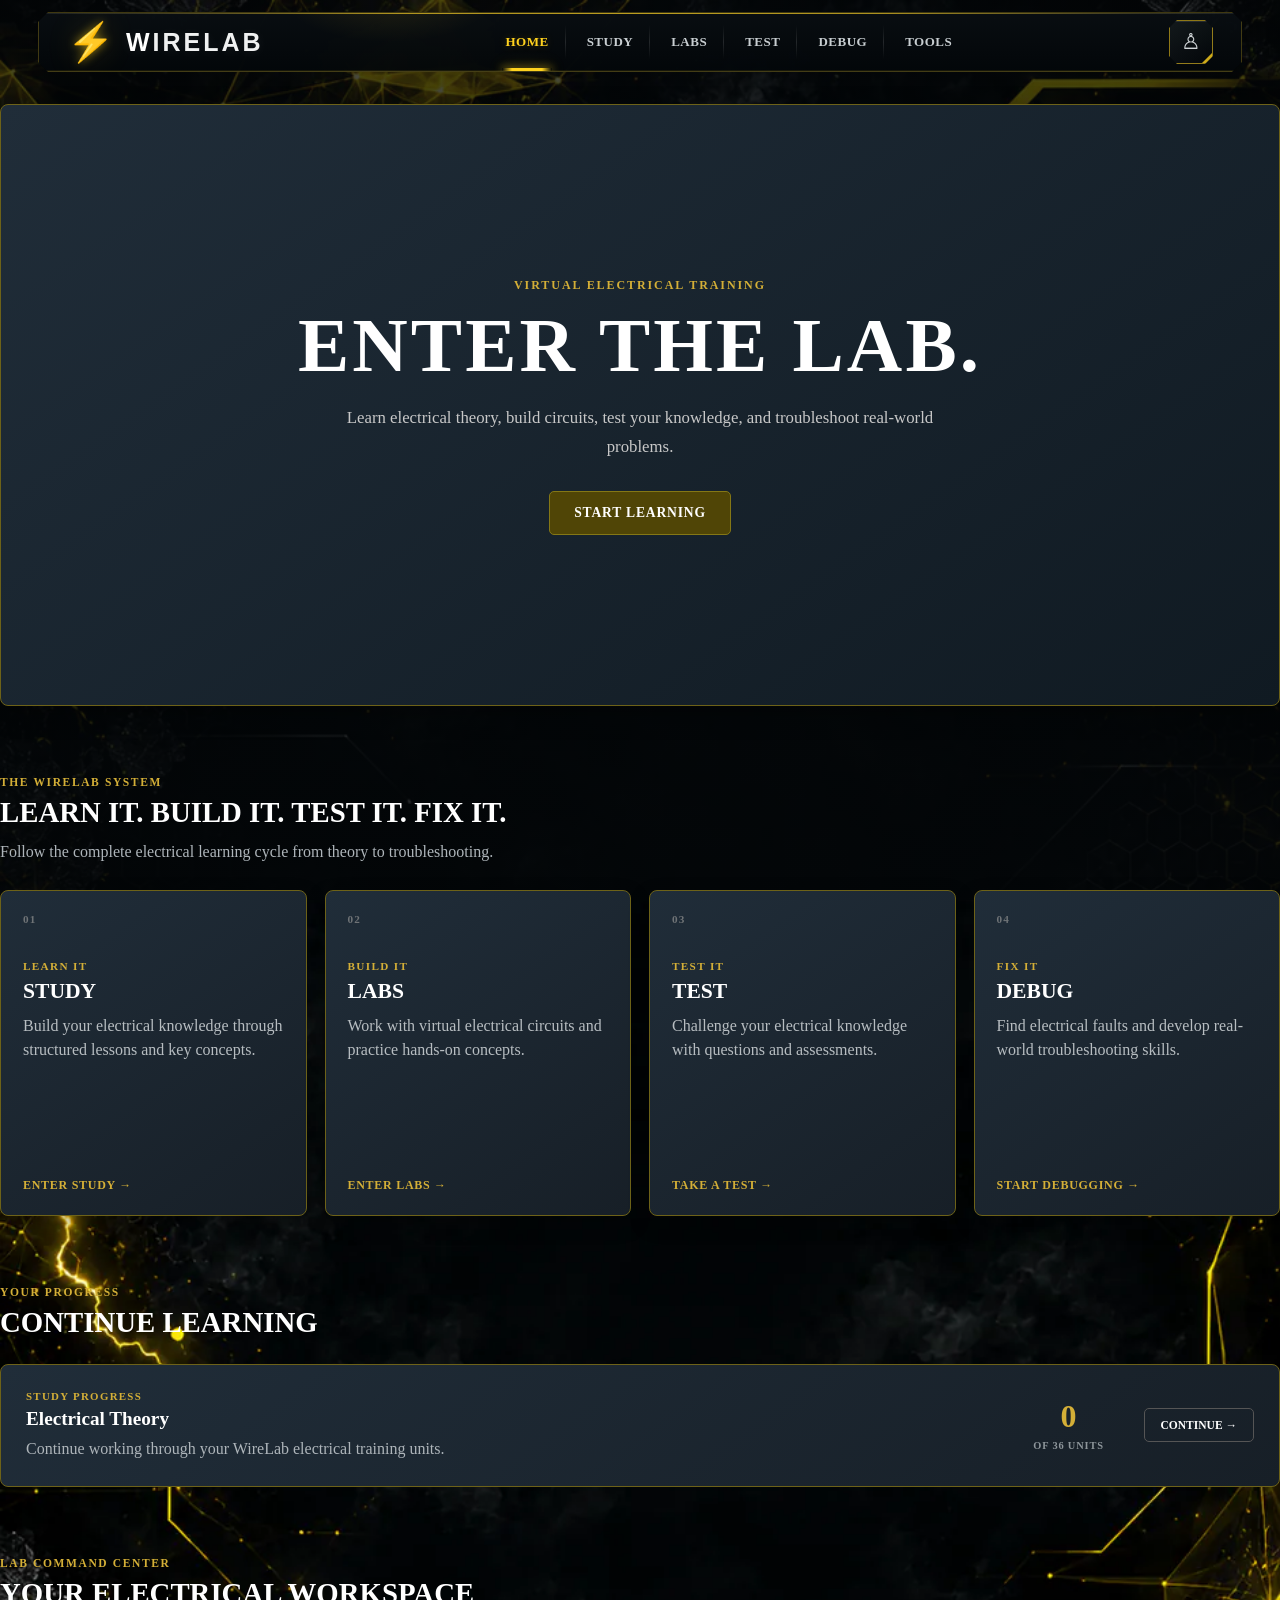
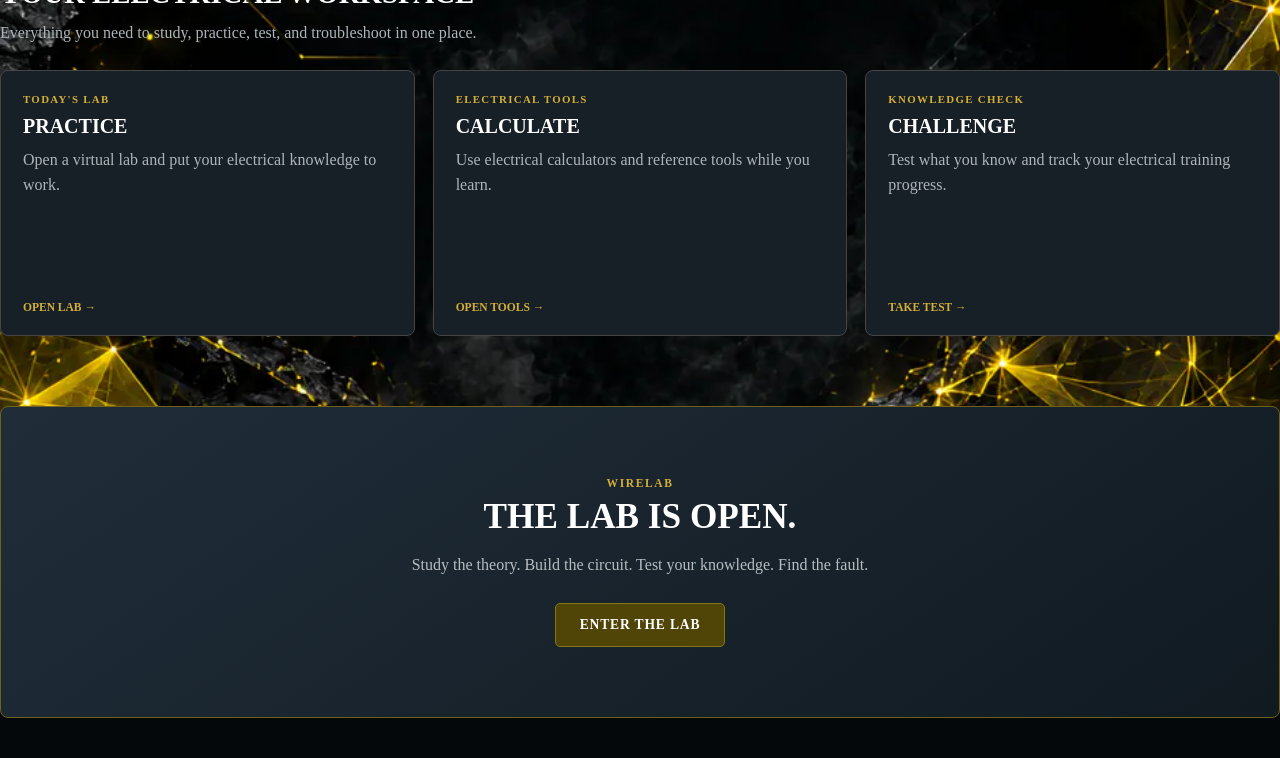
==== index.html @ 632f2bbc "Add files via upload" ====
<!DOCTYPE html>
<html lang="en">
<head>
    <meta charset="UTF-8">
    <meta name="viewport" content="width=device-width, initial-scale=1.0">
<title>wire-lab — Virtual Electrical Training</title>
<link rel="stylesheet" href="nav.css">
<link rel="stylesheet" href="style.css">
</head>
<body>

<header class="site-header">
    <div class="header-glass">
        <div class="brand">
            <div class="brand-icon"> ⚡ </div>
            <div> <h1>WIRELAB</h1> </div>
        </div>

        <nav class="site-navigation">
        <a href="index.html" class="nav-button active">HOME</a>
        <a href="study/study.html" class="nav-button">STUDY</a>
        <a href="labs/labs.html" class="nav-button">LABS</a>
        <a href="test/test.html" class="nav-button">TEST</a>
        <a href="debug/debug.html" class="nav-button">DEBUG</a>
        <a href="tools/tools.html" class="nav-button">TOOLS</a>
        </nav>

        <div class="header-icons">
            <a href="account/account.html" class="profile-square" id="navbar-profile">♙</a>
        </div>
        
    </div>
</header>

<main class="home-content page-width">


    <!-- =================================================
         HERO
    ================================================== -->

    <section class="home-hero">

        <div class="home-hero-content">

            <span class="hero-label">
                VIRTUAL ELECTRICAL TRAINING
            </span>

            <h2>
                ENTER THE LAB.
            </h2>

            <p>
                Learn electrical theory, build circuits,
                test your knowledge, and troubleshoot
                real-world problems.
            </p>

            <a
                href="study/study.html"
                class="hero-button"
            >
                START LEARNING
            </a>

        </div>

    </section>



    <!-- =================================================
         CORE LOOP
    ================================================== -->

    <section class="home-loop">

        <div class="section-heading">

            <span class="section-label">
                THE WIRELAB SYSTEM
            </span>

            <h2>
                LEARN IT. BUILD IT. TEST IT. FIX IT.
            </h2>

            <p>
                Follow the complete electrical learning
                cycle from theory to troubleshooting.
            </p>

        </div>


        <div class="home-action-grid">


            <!-- STUDY -->

            <a
                href="study/study.html"
                class="home-action-card"
            >

                <span class="action-number">
                    01
                </span>

                <span class="action-label">
                    LEARN IT
                </span>

                <h3>
                    STUDY
                </h3>

                <p>
                    Build your electrical knowledge through
                    structured lessons and key concepts.
                </p>

                <span class="action-link">
                    ENTER STUDY →
                </span>

            </a>



            <!-- LABS -->

            <a
                href="labs/labs.html"
                class="home-action-card"
            >

                <span class="action-number">
                    02
                </span>

                <span class="action-label">
                    BUILD IT
                </span>

                <h3>
                    LABS
                </h3>

                <p>
                    Work with virtual electrical circuits
                    and practice hands-on concepts.
                </p>

                <span class="action-link">
                    ENTER LABS →
                </span>

            </a>



            <!-- TEST -->

            <a
                href="test/test.html"
                class="home-action-card"
            >

                <span class="action-number">
                    03
                </span>

                <span class="action-label">
                    TEST IT
                </span>

                <h3>
                    TEST
                </h3>

                <p>
                    Challenge your electrical knowledge
                    with questions and assessments.
                </p>

                <span class="action-link">
                    TAKE A TEST →
                </span>

            </a>



            <!-- DEBUG -->

            <a
                href="debug/debug.html"
                class="home-action-card"
            >

                <span class="action-number">
                    04
                </span>

                <span class="action-label">
                    FIX IT
                </span>

                <h3>
                    DEBUG
                </h3>

                <p>
                    Find electrical faults and develop
                    real-world troubleshooting skills.
                </p>

                <span class="action-link">
                    START DEBUGGING →
                </span>

            </a>


        </div>

    </section>



    <!-- =================================================
         CONTINUE LEARNING
    ================================================== -->

    <section class="home-progress">

        <div class="section-heading">

            <span class="section-label">
                YOUR PROGRESS
            </span>

            <h2>
                CONTINUE LEARNING
            </h2>

        </div>


        <div class="progress-card">

            <div class="progress-card-main">

                <span class="progress-label">
                    STUDY PROGRESS
                </span>

                <h3>
                    Electrical Theory
                </h3>

                <p>
                    Continue working through your WireLab
                    electrical training units.
                </p>

            </div>


            <div class="progress-stat">

                <strong id="homeProgressCount">
                    0
                </strong>

                <span>
                    OF 36 UNITS
                </span>

            </div>


            <a
                href="study/study.html"
                class="progress-button"
            >
                CONTINUE →
            </a>

        </div>

    </section>



    <!-- =================================================
         LAB COMMAND CENTER
    ================================================== -->

    <section class="home-command-center">

        <div class="section-heading">

            <span class="section-label">
                LAB COMMAND CENTER
            </span>

            <h2>
                YOUR ELECTRICAL WORKSPACE
            </h2>

            <p>
                Everything you need to study, practice,
                test, and troubleshoot in one place.
            </p>

        </div>


        <div class="command-grid">


            <!-- TODAY'S LAB -->

            <a
                href="labs/labs.html"
                class="command-card"
            >

                <span class="command-label">
                    TODAY'S LAB
                </span>

                <h3>
                    PRACTICE
                </h3>

                <p>
                    Open a virtual lab and put your
                    electrical knowledge to work.
                </p>

                <span class="command-link">
                    OPEN LAB →
                </span>

            </a>



            <!-- TOOLS -->

            <a
                href="tools/tools.html"
                class="command-card"
            >

                <span class="command-label">
                    ELECTRICAL TOOLS
                </span>

                <h3>
                    CALCULATE
                </h3>

                <p>
                    Use electrical calculators and
                    reference tools while you learn.
                </p>

                <span class="command-link">
                    OPEN TOOLS →
                </span>

            </a>



            <!-- TEST -->

            <a
                href="test/test.html"
                class="command-card"
            >

                <span class="command-label">
                    KNOWLEDGE CHECK
                </span>

                <h3>
                    CHALLENGE
                </h3>

                <p>
                    Test what you know and track your
                    electrical training progress.
                </p>

                <span class="command-link">
                    TAKE TEST →
                </span>

            </a>


        </div>

    </section>



    <!-- =================================================
         LAB BENCH
    ================================================== -->

    <section class="home-lab-bench">

        <div class="lab-bench-content">

            <span class="section-label">
                WIRELAB
            </span>

            <h2>
                THE LAB IS OPEN.
            </h2>

            <p>
                Study the theory. Build the circuit.
                Test your knowledge. Find the fault.
            </p>

            <a
                href="labs/labs.html"
                class="hero-button"
            >
                ENTER THE LAB
            </a>

        </div>

    </section>


</main>
















<script src="nav.js"></script>

</body>

</html>



<script src="nav.js"></script>
<script src="script.js"></script>

</body>

</html>
---- nav.css ----
/* =====================================================
   WIRELAB — FUTURE TECH NAVIGATION
   Black / Charcoal / Electric Gold
===================================================== */

html {
    background: #05080a;
    overflow-y: scroll;
}

/* =====================================================
   GLOBAL PAGE WIDTH
===================================================== */

.page-width {
    width: 100%;
    max-width: 1600px;
    margin-left: auto;
    margin-right: auto;
    box-sizing: border-box;
}

/* =====================================================
   GLOBAL BODY
===================================================== */

body {
    margin: 0;
    padding-top: 104px;

    background:
        linear-gradient(
            rgba(3, 6, 8, 0.72),
            rgba(3, 6, 8, 0.88)
        ),
        url("z-images/wirelab-background.webp");

    background-size: cover;
    background-position: center top;
    background-repeat: no-repeat;
    background-attachment: fixed;

    color: #ffffff;
}

/* =====================================================
   MOBILE BODY
===================================================== */

@media (max-width: 800px) {

    body {
        padding-top: 76px;
        padding-bottom: 70px;

        background-position: center top;
        background-attachment: scroll;
    }
}

@media (max-width: 500px) {

    body {
        padding-top: 62px;
    }
}

/* =====================================================
   FIXED NAVBAR CONTENT OFFSET
===================================================== */

main,
section:first-of-type {
    scroll-margin-top: 60px;
}

/* =====================================================
   NAVBAR TYPOGRAPHY
===================================================== */

.site-header h1 {
    font-family:
        Impact,
        Haettenschweiler,
        "Arial Narrow",
        sans-serif;
}

/* =====================================================
   MAIN NAVBAR
===================================================== */

.site-header {

    width: 100%;

    padding:
        12px clamp(10px, 3vw, 38px);

    position: fixed;

    top: 0;
    left: 0;
    right: 0;

    z-index: 9999;

    box-sizing: border-box;

    background: transparent;

    pointer-events: none;
}

/* =====================================================
   NAVBAR TECH FRAME
===================================================== */

.header-glass {

    width: 100%;
    max-width: 1600px;

    margin: auto;

    min-height: 58px;

    display: flex;

    align-items: center;
    justify-content: space-between;

    padding:
        0 clamp(14px, 2.5vw, 28px);

    box-sizing: border-box;

    position: relative;

    background:
        linear-gradient(
            180deg,
            rgba(9, 14, 18, 0.94),
            rgba(3, 7, 10, 0.91)
        );

    border: 1px solid rgba(255, 211, 40, 0.24);

    /*
       TECHNICAL ANGLED CORNERS
    */
    clip-path:
        polygon(
            10px 0,
            calc(100% - 10px) 0,
            100% 10px,
            100% calc(100% - 10px),
            calc(100% - 10px) 100%,
            10px 100%,
            0 calc(100% - 10px),
            0 10px
        );

    box-shadow:
        0 10px 35px rgba(0, 0, 0, 0.65),
        inset 0 1px 0 rgba(255,255,255,0.08),
        inset 0 -1px 0 rgba(255,210,30,0.08);

    backdrop-filter: blur(16px);
    -webkit-backdrop-filter: blur(16px);

    pointer-events: auto;

    overflow: hidden;
}

/* =====================================================
   GOLD TECH LINE ACROSS NAVBAR
===================================================== */

.header-glass::before {

    content: "";

    position: absolute;

    left: 0;
    right: 0;
    top: 0;

    height: 1px;

    background:
        linear-gradient(
            90deg,
            transparent 0%,
            rgba(255,210,30,0.15) 8%,
            rgba(255,210,30,0.9) 30%,
            #ffd21e 50%,
            rgba(255,210,30,0.9) 70%,
            rgba(255,210,30,0.15) 92%,
            transparent 100%
        );

    opacity: 0.7;
}

/* =====================================================
   SUBTLE TECH GLOW
===================================================== */

.header-glass::after {

    content: "";

    position: absolute;

    width: 220px;
    height: 100px;

    left: 20%;

    top: -70px;

    background:
        radial-gradient(
            ellipse,
            rgba(255,205,25,0.10),
            transparent 70%
        );

    pointer-events: none;
}

/* =====================================================
   BRAND
===================================================== */

.brand {

    display: flex;

    align-items: center;

    gap: 12px;

    flex: 0 0 auto;

    position: relative;

    z-index: 2;
}

/* =====================================================
   ELECTRIC BRAND ICON
===================================================== */

.brand-icon {

    font-size: 38px;

    color: #ffd21e;

    line-height: 1;

    filter:
        drop-shadow(
            0 0 5px rgba(255,210,30,0.55)
        )
        drop-shadow(
            0 0 15px rgba(255,210,30,0.18)
        );
}

/* =====================================================
   WIRELAB WORDMARK
===================================================== */

.brand h1 {

    margin: 0;

    font-size: 25px;

    font-weight: 700;

    letter-spacing: 3px;

    color: #f0f1f1;

    text-shadow:
        0 1px 12px rgba(255,255,255,0.08);
}

.brand h1::first-letter {
    color: #ffffff;
}

/* =====================================================
   NAVIGATION
===================================================== */

.site-navigation {

    display: flex;

    align-items: stretch;

    justify-content: center;

    gap: 4px;

    flex: 1 1 auto;

    margin-left: 25px;
}

/* =====================================================
   NAV BUTTON
===================================================== */

.nav-button {

    position: relative;

    display: flex;

    align-items: center;
    justify-content: center;

    min-height: 58px;

    padding:
        0 17px;

    color: #c8ced1;

    text-decoration: none;

    font-family:
        Georgia,
        "Times New Roman",
        serif;

    font-size: 13px;

    font-weight: 600;

    letter-spacing: 0.5px;

    white-space: nowrap;

    box-sizing: border-box;

    background: transparent;
}

/* =====================================================
   NAV BUTTON TECH SEPARATOR
===================================================== */

.nav-button:not(:last-child)::before {

    content: "";

    position: absolute;

    right: 0;

    top: 20%;

    width: 1px;

    height: 60%;

    background:
        linear-gradient(
            transparent,
            rgba(255,255,255,0.12),
            transparent
        );
}

/* =====================================================
   NAV HOVER
===================================================== */

.nav-button:hover {

    color: #ffffff;

    background:
        linear-gradient(
            180deg,
            rgba(255,210,30,0.05),
            rgba(255,210,30,0.01)
        );
}

/* =====================================================
   GOLD ACTIVE NAV
===================================================== */

.nav-button.active {

    color: #ffd21e;

    text-shadow:
        0 0 8px rgba(255,210,30,0.22);
}

/* =====================================================
   ACTIVE TECH LINE
===================================================== */

.nav-button.active::after {

    content: "";

    position: absolute;

    bottom: 0;

    left: 14px;
    right: 14px;

    height: 3px;

    background:
        linear-gradient(
            90deg,
            transparent,
            #ffd21e 20%,
            #ffd21e 80%,
            transparent
        );

    box-shadow:
        0 0 8px rgba(255,210,30,0.75),
        0 0 18px rgba(255,210,30,0.30);
}

/* =====================================================
   HEADER ICONS
===================================================== */

.header-icons {

    display: flex;

    align-items: center;

    gap: 14px;

    flex: 0 0 auto;

    font-size: 25px;

    color: #d4d8da;

    position: relative;

    z-index: 2;
}

.header-icons span {

    cursor: pointer;
}

.header-icons span:hover {

    color: #ffd21e;

    text-shadow:
        0 0 12px rgba(255,210,30,0.45);
}

/* =====================================================
   PROFILE FRAME
===================================================== */

.profile-square {

    width: 44px;
    height: 44px;

    display: flex;

    align-items: center;
    justify-content: center;

    box-sizing: border-box;

    position: relative;

    color: #d0d5d7;

    text-decoration: none;

    font-size: 22px;

    background:
        linear-gradient(
            145deg,
            rgba(20,25,28,0.95),
            rgba(3,7,9,0.95)
        );

    border: 1px solid rgba(255,210,30,0.55);

    /*
       ANGLED SCI-FI PROFILE FRAME
    */

    clip-path:
        polygon(
            8px 0,
            calc(100% - 8px) 0,
            100% 8px,
            100% calc(100% - 8px),
            calc(100% - 8px) 100%,
            8px 100%,
            0 calc(100% - 8px),
            0 8px
        );

    box-shadow:
        0 0 12px rgba(255,210,30,0.12),
        inset 0 1px 0 rgba(255,255,255,0.10);
}

/* =====================================================
   PROFILE GOLD CORNER GLOW
===================================================== */

.profile-square::after {

    content: "";

    position: absolute;

    right: 0;
    bottom: 0;

    width: 10px;
    height: 10px;

    background: #ffd21e;

    clip-path:
        polygon(
            100% 0,
            100% 100%,
            0 100%
        );

    opacity: 0.8;

    pointer-events: none;
}

.profile-square:hover {

    color: #ffd21e;

    border-color: #ffd21e;

    box-shadow:
        0 0 18px rgba(255,210,30,0.20),
        inset 0 1px 0 rgba(255,255,255,0.12);
}

/* =====================================================
   PROFILE IMAGE
===================================================== */

.profile-square img {

    width: 100%;
    height: 100%;

    object-fit: contain;

    display: block;
}

/* =====================================================
   TABLET NAVIGATION
===================================================== */

@media (max-width: 1100px) {

    .header-glass {

        min-height: 54px;

        padding:
            0 16px;
    }

    .brand {

        gap: 8px;
    }

    .brand-icon {

        font-size: 32px;
    }

    .brand h1 {

        font-size: 21px;

        letter-spacing: 2px;
    }

    .site-navigation {

        margin-left: 12px;

        gap: 0;
    }

    .nav-button {

        min-height: 54px;

        padding:
            0 10px;

        font-size: 12px;
    }

    .header-icons {

        gap: 9px;

        font-size: 22px;
    }

    .profile-square {

        width: 40px;
        height: 40px;
    }
}

/* =====================================================
   MOBILE NAVIGATION
===================================================== */

@media (max-width: 800px) {

    .site-header {

        padding: 6px;
    }

    .header-glass {

        min-height: 50px;

        padding:
            0 9px;

        gap: 5px;

        /*
           Keep navbar compact and horizontal
        */

        flex-wrap: nowrap;

        border-radius: 0;
    }

    .brand {

        gap: 5px;

        flex: 0 0 auto;
    }

    .brand-icon {

        font-size: 25px;
    }

    .brand h1 {

        font-size: 17px;

        letter-spacing: 1.5px;
    }

    .site-navigation {

        flex: 1 1 auto;

        min-width: 0;

        display: flex;

        justify-content: space-evenly;

        gap: 0;

        margin-left: 4px;

        overflow: hidden;
    }

    .nav-button {

        flex: 1 1 0;

        min-width: 0;

        min-height: 50px;

        padding:
            0 2px;

        font-size: 10px;

        letter-spacing: 0;

        text-align: center;
    }

    .nav-button.active::after {

        left: 5px;
        right: 5px;

        height: 2px;
    }

    .nav-button:not(:last-child)::before {

        display: none;
    }

    .header-icons {

        flex: 0 0 auto;

        gap: 5px;

        font-size: 20px;
    }

    .profile-square {

        width: 34px;
        height: 34px;

        font-size: 17px;
    }
}

/* =====================================================
   SMALL MOBILE
===================================================== */

@media (max-width: 500px) {

    .site-header {

        padding: 5px;
    }

    .header-glass {

        min-height: 48px;

        padding:
            0 6px;

        gap: 3px;
    }

    .brand {

        gap: 3px;
    }

    .brand-icon {

        font-size: 19px;
    }

    .brand h1 {

        font-size: 13px;

        letter-spacing: 1px;
    }

    .site-navigation {

        margin-left: 2px;
    }

    .nav-button {

        min-height: 48px;

        padding:
            0 1px;

        font-size: 9px;
    }

    .header-icons {

        gap: 3px;

        font-size: 17px;
    }

    .profile-square {

        width: 29px;
        height: 29px;

        font-size: 15px;
    }
}

/* =====================================================
   VERY SMALL SCREENS
===================================================== */

@media (max-width: 380px) {

    .brand h1 {

        font-size: 11px;

        letter-spacing: 0.5px;
    }

    .brand-icon {

        font-size: 17px;
    }

    .nav-button {

        font-size: 8px;
    }

    .profile-square {

        width: 27px;
        height: 27px;
    }
}

/* =====================================================
   DISABLE NAVBAR LOAD ANIMATION
===================================================== */

.site-header,
.site-navigation,
.site-header *,
.site-navigation * {

    animation: none !important;

    transition: none !important;
}
---- style.css ----
/* =========================================================
   HOME PAGE
========================================================= */

.home-content {
    width: 100%;
}


/* =========================================================
   HERO
========================================================= */

.home-hero {
    position: relative;
    min-height: 480px;
    display: flex;
    align-items: center;
    justify-content: center;
    margin-bottom: 70px;
    padding: 60px 30px;
    border: 1px solid #6d6218;
    border-radius: 8px;
    overflow: hidden;
    background:
        linear-gradient(
            145deg,
            #202d39,
            #101a22
        );
    box-shadow:
        0 8px 25px
        rgba(0, 0, 0, 0.3);
}


/* =========================================================
   HERO CONTENT
========================================================= */

.home-hero-content {
    position: relative;
    z-index: 2;
    max-width: 760px;
    text-align: center;
}

.hero-label {
    display: inline-block;
    margin-bottom: 15px;
    color: #d4af37;
    font-size: 0.75rem;
    font-weight: 700;
    letter-spacing: 0.16em;
}

.home-hero h2 {
    margin: 0 0 20px;
    color: #ffffff;
    font-size: clamp(2.4rem, 6vw, 5rem);
    line-height: 1;
    letter-spacing: 0.04em;
}

.home-hero p {
    max-width: 650px;
    margin: 0 auto 30px;
    color: #c8c8c8;
    font-size: 1.05rem;
    line-height: 1.7;
}


/* =========================================================
   HERO BUTTON
========================================================= */

.hero-button {
    display: inline-block;
    padding: 13px 24px;
    border: 1px solid #847715;
    border-radius: 5px;
    background: #504506;
    color: #ffffff;
    font-size: 0.85rem;
    font-weight: 700;
    letter-spacing: 0.06em;
    text-decoration: none;
    transition:
        background 0.15s ease,
        border-color 0.15s ease;
}

.hero-button:hover {
    background: #66590a;
    border-color: #a18e20;
}


/* =========================================================
   SECTION HEADING
========================================================= */

.section-heading {
    margin-bottom: 25px;
}

.section-label {
    display: block;
    margin-bottom: 8px;
    color: #d4af37;
    font-size: 0.72rem;
    font-weight: 700;
    letter-spacing: 0.14em;
}

.section-heading h2 {
    margin: 0 0 10px;
    color: #ffffff;
    font-size: 1.8rem;
}

.section-heading p {
    max-width: 700px;
    margin: 0;
    color: #aeb5ba;
    line-height: 1.6;
}


/* =========================================================
   CORE LOOP
========================================================= */

.home-loop {
    margin-bottom: 70px;
}

.home-action-grid {
    display: grid;
    grid-template-columns:
        repeat(4, 1fr);
    gap: 18px;
}


/* =========================================================
   ACTION CARDS
========================================================= */

.home-action-card {
    position: relative;
    display: flex;
    flex-direction: column;
    min-height: 280px;
    padding: 22px;
    border: 1px solid #6d6218;
    border-radius: 8px;
    background:
        linear-gradient(
            145deg,
            #202d39,
            #171f27
        );
    box-shadow:
        0 8px 20px
        rgba(0, 0, 0, 0.25);
    text-decoration: none;
    transition:
        transform 0.15s ease,
        border-color 0.15s ease,
        background 0.15s ease;
}

.home-action-card:hover {
    transform: translateY(-3px);
    border-color: #847715;
    background:
        linear-gradient(
            145deg,
            #263642,
            #1a232c
        );
}

.action-number {
    color: #6f7376;
    font-size: 0.7rem;
    font-weight: 700;
    letter-spacing: 0.1em;
}

.action-label {
    margin-top: 35px;
    color: #d4af37;
    font-size: 0.7rem;
    font-weight: 700;
    letter-spacing: 0.12em;
}

.home-action-card h3 {
    margin: 7px 0 10px;
    color: #ffffff;
    font-size: 1.35rem;
}

.home-action-card p {
    margin: 0;
    color: #b7bdc1;
    line-height: 1.55;
}

.action-link {
    margin-top: auto;
    padding-top: 25px;
    color: #d4af37;
    font-size: 0.75rem;
    font-weight: 700;
    letter-spacing: 0.06em;
}


/* =========================================================
   PROGRESS
========================================================= */

.home-progress {
    margin-bottom: 70px;
}

.progress-card {
    display: grid;
    grid-template-columns: 1fr auto auto;
    align-items: center;
    gap: 25px;
    padding: 25px;
    border: 1px solid #6d6218;
    border-radius: 8px;
    background:
        linear-gradient(
            145deg,
            #202d39,
            #171f27
        );
}

.progress-label {
    display: block;
    margin-bottom: 6px;
    color: #d4af37;
    font-size: 0.68rem;
    font-weight: 700;
    letter-spacing: 0.12em;
}

.progress-card h3 {
    margin: 0 0 7px;
    color: #ffffff;
    font-size: 1.2rem;
}

.progress-card p {
    margin: 0;
    color: #aeb5ba;
    line-height: 1.5;
}

.progress-stat {
    min-width: 100px;
    text-align: center;
}

.progress-stat strong {
    display: block;
    color: #d4af37;
    font-size: 2rem;
}

.progress-stat span {
    color: #8e969b;
    font-size: 0.65rem;
    font-weight: 700;
    letter-spacing: 0.08em;
}

.progress-button {
    padding: 10px 16px;
    border: 1px solid #555;
    border-radius: 5px;
    color: #ffffff;
    font-size: 0.72rem;
    font-weight: 700;
    text-decoration: none;
}

.progress-button:hover {
    border-color: #847715;
    color: #d4af37;
}


/* =========================================================
   COMMAND CENTER
========================================================= */

.home-command-center {
    margin-bottom: 70px;
}

.command-grid {
    display: grid;
    grid-template-columns:
        repeat(3, 1fr);
    gap: 18px;
}

.command-card {
    display: flex;
    flex-direction: column;
    min-height: 220px;
    padding: 22px;
    border: 1px solid #454545;
    border-radius: 8px;
    background: #171f27;
    text-decoration: none;
    transition:
        border-color 0.15s ease,
        background 0.15s ease;
}

.command-card:hover {
    border-color: #847715;
    background: #1d2730;
}

.command-label {
    color: #d4af37;
    font-size: 0.68rem;
    font-weight: 700;
    letter-spacing: 0.12em;
}

.command-card h3 {
    margin: 10px 0;
    color: #ffffff;
    font-size: 1.25rem;
}

.command-card p {
    margin: 0;
    color: #aeb5ba;
    line-height: 1.55;
}

.command-link {
    margin-top: auto;
    padding-top: 20px;
    color: #d4af37;
    font-size: 0.72rem;
    font-weight: 700;
}


/* =========================================================
   LAB BENCH
========================================================= */

.home-lab-bench {
    display: flex;
    justify-content: center;
    margin-bottom: 40px;
    padding: 70px 30px;
    border: 1px solid #6d6218;
    border-radius: 8px;
    background:
        linear-gradient(
            145deg,
            #202d39,
            #111a21
        );
    text-align: center;
}

.lab-bench-content {
    max-width: 650px;
}

.lab-bench-content h2 {
    margin: 0 0 15px;
    color: #ffffff;
    font-size: 2.2rem;
}

.lab-bench-content p {
    margin: 0 auto 25px;
    color: #b7bdc1;
    line-height: 1.6;
}


/* =========================================================
   TABLET
========================================================= */

@media (max-width: 1000px) {

    .home-action-grid {
        grid-template-columns:
            repeat(2, 1fr);
    }

    .progress-card {
        grid-template-columns: 1fr auto;
    }

    .progress-button {
        grid-column: 1 / -1;
        justify-self: start;
    }

    .command-grid {
        grid-template-columns:
            repeat(2, 1fr);
    }

}


/* =========================================================
   MOBILE
========================================================= */

@media (max-width: 800px) {

    .home-content {
        width: 94%;
    }

    .home-hero {
        min-height: 400px;
        padding: 45px 20px;
        margin-bottom: 50px;
    }

    .home-hero h2 {
        font-size: 2.6rem;
    }

    .home-loop,
    .home-progress,
    .home-command-center {
        margin-bottom: 50px;
    }

    .home-action-grid {
        grid-template-columns: 1fr;
    }

    .home-action-card {
        min-height: 230px;
    }

    .progress-card {
        grid-template-columns: 1fr;
    }

    .progress-stat {
        text-align: left;
    }

    .progress-button {
        grid-column: auto;
        justify-self: start;
    }

    .command-grid {
        grid-template-columns: 1fr;
    }

    .home-lab-bench {
        padding: 50px 20px;
    }

}


/* =========================================================
   SMALL MOBILE
========================================================= */

@media (max-width: 500px) {

    .home-hero {
        min-height: 360px;
        padding: 35px 18px;
    }

    .home-hero h2 {
        font-size: 2.2rem;
    }

    .home-hero p {
        font-size: 0.95rem;
    }

    .section-heading h2 {
        font-size: 1.5rem;
    }

    .home-action-card,
    .progress-card,
    .command-card {
        padding: 18px;
    }

    .home-lab-bench {
        padding: 45px 18px;
    }

    .lab-bench-content h2 {
        font-size: 1.8rem;
    }

}
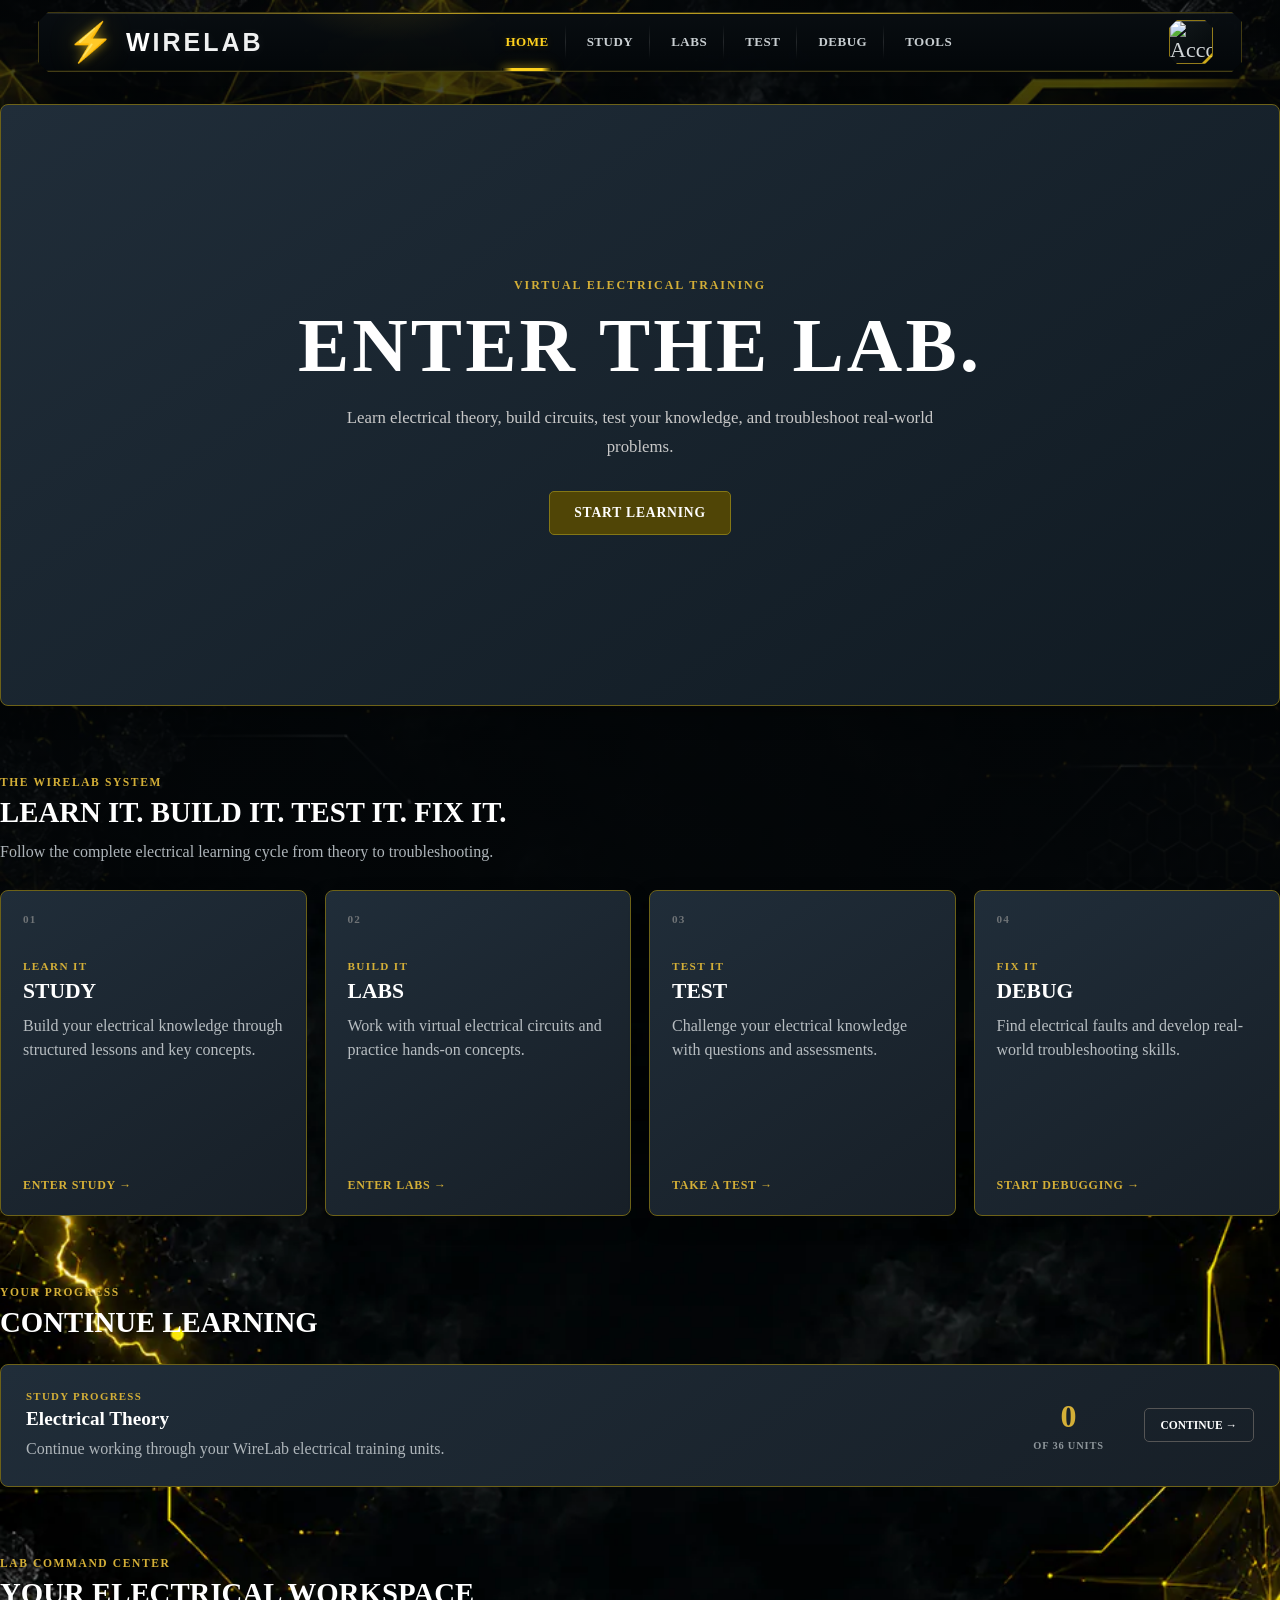
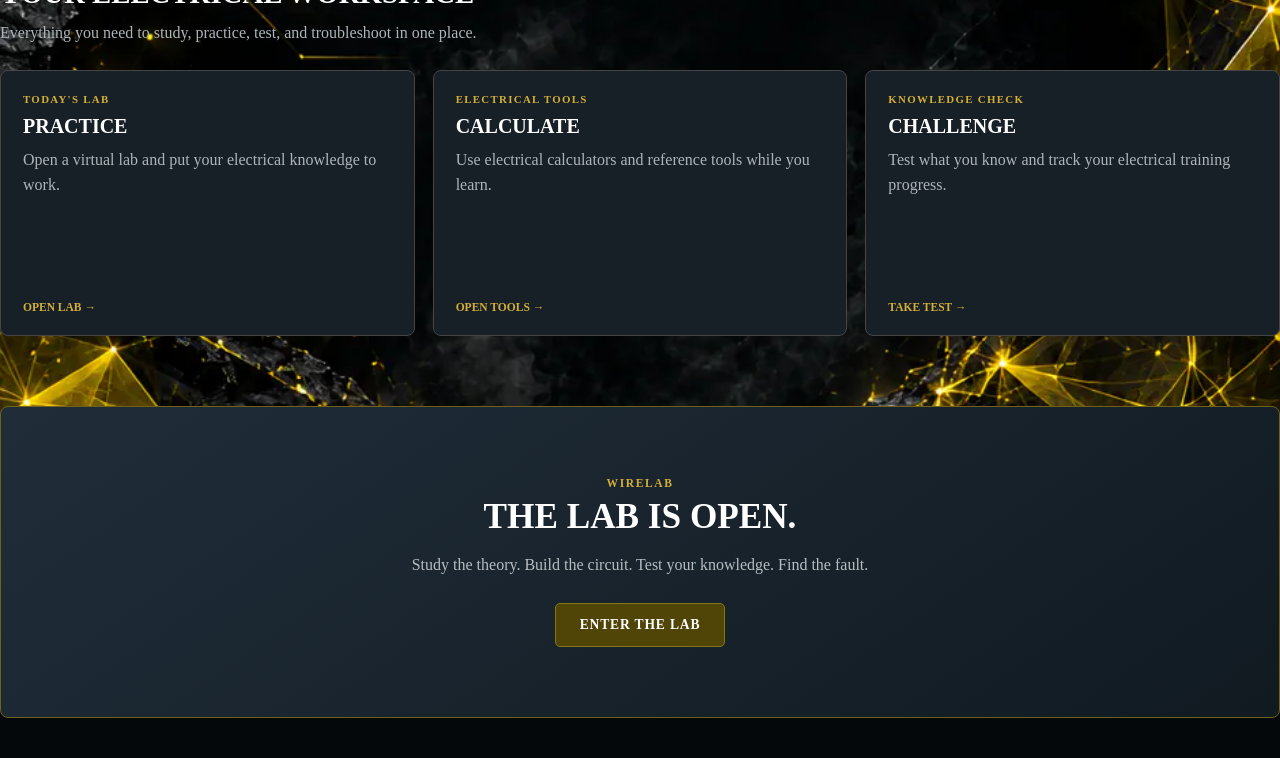
==== commit 8281bf76: "Replace profile icon with image in navbar" ====
--- a/index.html
+++ b/index.html
@@ -26,8 +26,10 @@
         </nav>
 
         <div class="header-icons">
-            <a href="account/account.html" class="profile-square" id="navbar-profile">♙</a>
-        </div>
+    <a href="account/account.html" class="profile-square" id="navbar-profile">
+        <img src="z-images/profile-icons/robot.png" alt="Account">
+    </a>
+</div>
         
     </div>
 </header>
